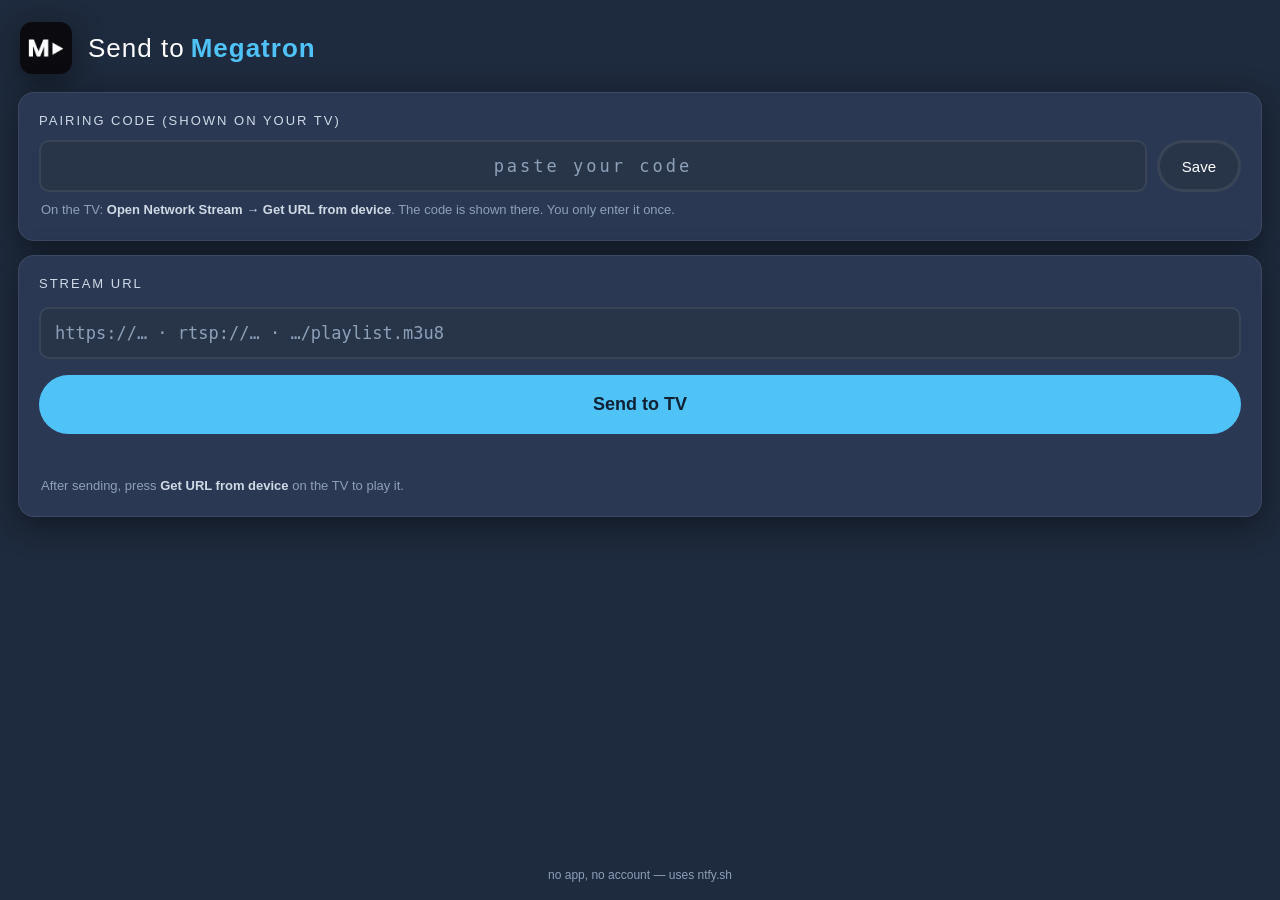
==== docs/index.html @ 87aefc31 "v1.0.0" ====
<!DOCTYPE html>
<html lang="en">
<head>
<meta charset="utf-8">
<meta name="viewport" content="width=device-width, initial-scale=1, maximum-scale=1, viewport-fit=cover">
<meta name="theme-color" content="#1e2a3d">
<link rel="icon" href="icon.png">
<title>Send URL to Megatron</title>
<style>
  /* Palette + type lifted straight from the app (tizen-app/css/style.css) */
  :root {
    --bg:        #1e2a3d;
    --bg-2:      #283549;
    --bg-card:   #2a3854;
    --bg-card-h: #3a4a6a;
    --fg:        #ffffff;
    --fg-mute:   #d0dae5;
    --fg-dim:    #8da0b8;
    --accent:    #4fc3f7;
    --accent-2:  #81d4fa;
    --accent-soft: rgba(79,195,247,.18);
    --danger:    #ff6b6b;
    --border:    rgba(255,255,255,.08);
    --shadow:    0 8px 32px rgba(0,0,0,.45);
    --r:         16px;
    --r-sm:      10px;
  }
  * { box-sizing: border-box; -webkit-tap-highlight-color: transparent; }
  html, body { margin: 0; min-height: 100%; }
  body {
    background: var(--bg);
    color: var(--fg);
    font-family: 'Segoe UI', 'Helvetica Neue', Helvetica, Arial, sans-serif;
    display: flex; flex-direction: column; min-height: 100dvh;
    padding: env(safe-area-inset-top) 18px calc(env(safe-area-inset-bottom) + 18px);
  }
  code, .mono { font-family: 'Consolas', ui-monospace, monospace; }

  /* Brand header — icon top-left, wordmark beside it (matches app .brand) */
  header { display: flex; align-items: center; gap: 16px; padding: 22px 2px 18px; }
  .app-icon { width: 52px; height: 52px; border-radius: 12px; flex-shrink: 0; box-shadow: var(--shadow); }
  header h1 { margin: 0; font-size: 26px; font-weight: 200; letter-spacing: 1px; color: var(--fg); }
  header h1 span { color: var(--accent); font-weight: 600; margin-left: 6px; }

  .card {
    background: var(--bg-card); border: 1px solid var(--border);
    border-radius: var(--r); box-shadow: var(--shadow);
    padding: 20px; margin-bottom: 14px;
  }
  label {
    display: block; font-size: 13px; color: var(--fg-mute);
    text-transform: uppercase; letter-spacing: 2px; margin-bottom: 12px;
  }
  input {
    width: 100%; background: var(--bg-2); border: 2px solid var(--border);
    border-radius: var(--r-sm); color: var(--fg); padding: 14px; font-size: 17px;
    transition: border-color .15s ease, background .15s ease;
  }
  input::placeholder { color: var(--fg-dim); }
  input:focus { outline: none; border-color: var(--accent); background: var(--bg-card-h); }
  #code { font-family: 'Consolas', monospace; letter-spacing: 3px; text-align: center; }
  #url  { font-family: 'Consolas', monospace; margin-top: 4px; }

  /* Pill buttons (matches app .btn) */
  button {
    font: inherit; cursor: pointer; border: 3px solid transparent;
    border-radius: 999px; transition: background .15s ease, border-color .15s ease, transform .1s ease, box-shadow .15s ease;
  }
  button:active { transform: scale(.97); }
  button:disabled { opacity: .45; }
  .btn-primary {
    width: 100%; margin-top: 16px; padding: 16px; font-size: 18px; font-weight: 600;
    background: var(--accent); color: #102035;
  }
  .btn-primary:not(:disabled):active { background: var(--accent-2); box-shadow: 0 0 0 6px var(--accent-soft); }
  .btn-ghost { background: var(--bg-2); color: var(--fg); border-color: var(--border); }

  .row { display: flex; gap: 10px; align-items: stretch; }
  .row .grow { flex: 1; min-width: 0; }
  .savebtn { padding: 0 22px; font-size: 15px; }

  #status { margin: 14px 2px 0; font-size: 14px; min-height: 20px; }
  #status.ok  { color: var(--accent); }
  #status.bad { color: var(--danger); }
  .hint { color: var(--fg-dim); font-size: 13px; line-height: 1.55; margin: 8px 2px 0; }
  .hint b { color: var(--fg-mute); font-weight: 600; }

  footer { margin-top: auto; padding-top: 18px; text-align: center; color: var(--fg-dim); font-size: 12px; }
</style>
</head>
<body>
  <header>
    <img class="app-icon" src="icon.png" alt="Megatron">
    <h1>Send to<span>Megatron</span></h1>
  </header>

  <section class="card">
    <label for="code">Pairing code (shown on your TV)</label>
    <div class="row">
      <div class="grow">
        <input id="code" inputmode="text" autocomplete="off" spellcheck="false" placeholder="paste your code">
      </div>
      <button class="btn-ghost savebtn" id="savecode" type="button">Save</button>
    </div>
    <p class="hint">On the TV: <b>Open Network Stream &rarr; Get URL from device</b>. The code is shown there. You only enter it once.</p>
  </section>

  <section class="card">
    <label for="url">Stream URL</label>
    <input id="url" type="url" inputmode="url" autocomplete="off" spellcheck="false"
           placeholder="https://&hellip; &middot; rtsp://&hellip; &middot; &hellip;/playlist.m3u8">
    <button class="btn-primary" id="send" type="button">Send to TV</button>
    <p id="status"></p>
    <p class="hint">After sending, press <b>Get URL from device</b> on the TV to play it.</p>
  </section>

  <footer>no app, no account &mdash; uses ntfy.sh</footer>

<script>
(function () {
  'use strict';
  var $ = function (id) { return document.getElementById(id); };
  var NTFY = 'https://ntfy.sh';
  var LS_CODE = 'vlctv_drop_code';

  var fromHash = (location.hash || '').replace('#', '').trim();
  var saved = '';
  try { saved = localStorage.getItem(LS_CODE) || ''; } catch (e) {}
  var initial = fromHash || saved;
  if (initial) $('code').value = initial;

  function persist(code) { try { localStorage.setItem(LS_CODE, code); } catch (e) {} }
  function setStatus(text, kind) { var el = $('status'); el.textContent = text || ''; el.className = kind || ''; }

  $('savecode').addEventListener('click', function () {
    var c = ($('code').value || '').trim();
    if (!c) { $('code').focus(); return; }
    persist(c); setStatus('Code saved', 'ok');
  });

  function send() {
    var code = ($('code').value || '').trim();
    var url  = ($('url').value || '').trim();
    if (!code) { setStatus('Enter the pairing code first', 'bad'); $('code').focus(); return; }
    if (!url)  { setStatus('Paste a URL first', 'bad'); $('url').focus(); return; }
    persist(code); setStatus('Sending\u2026', ''); $('send').disabled = true;
    fetch(NTFY + '/' + encodeURIComponent('megatron-' + code), {
      method: 'POST', body: url, headers: { 'Title': 'Megatron URL' }
    })
    .then(function (r) { if (!r.ok) throw new Error('HTTP ' + r.status);
      setStatus('Sent \u2014 now press \u201CGet URL from device\u201D on the TV', 'ok'); })
    .catch(function (e) { setStatus('Failed to send (' + e.message + ')', 'bad'); })
    .then(function () { $('send').disabled = false; });
  }
  $('send').addEventListener('click', send);
  $('url').addEventListener('keydown', function (e) { if (e.key === 'Enter') send(); });

  var qUrl = new URLSearchParams(location.search).get('url');
  if (qUrl) $('url').value = qUrl;
})();
</script>
</body>
</html>
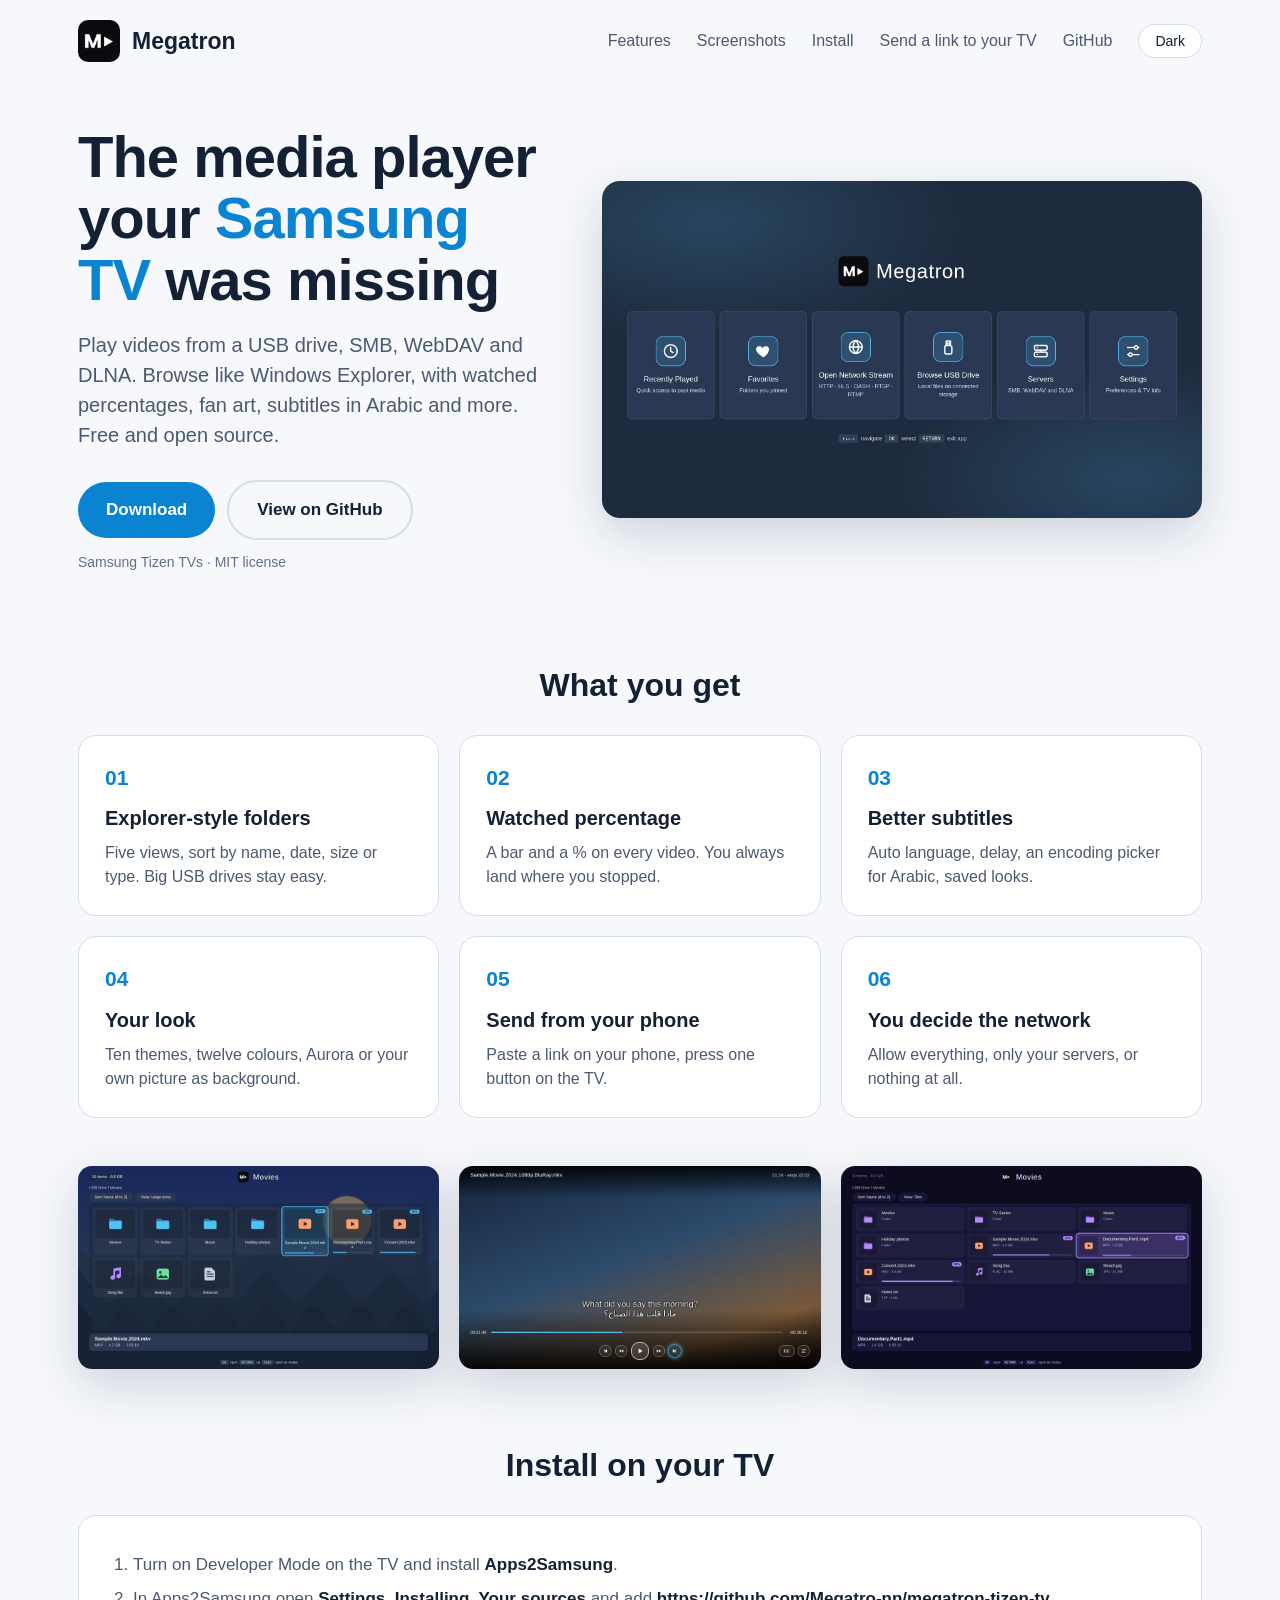
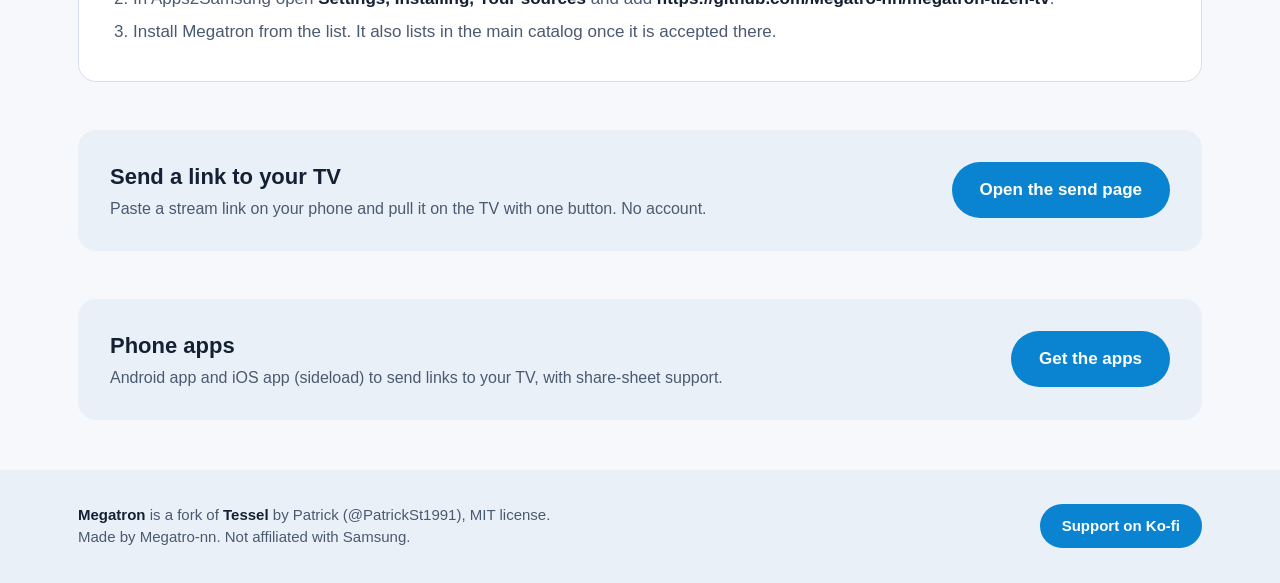
==== commit 78d81ea3: "Site: new homepage, send page moved to /send/, link to phone apps" ====
--- a/docs/index.html
+++ b/docs/index.html
@@ -1,162 +1,107 @@
 <!DOCTYPE html>
-<html lang="en">
+<html lang="en" data-theme="light">
 <head>
 <meta charset="utf-8">
-<meta name="viewport" content="width=device-width, initial-scale=1, maximum-scale=1, viewport-fit=cover">
-<meta name="theme-color" content="#1e2a3d">
+<meta name="viewport" content="width=device-width, initial-scale=1">
+<title>Megatron: a media player for Samsung TVs</title>
+<meta name="description" content="Free, open source media player for Samsung Tizen TVs. USB, SMB, WebDAV and DLNA, with subtitles, fan art and themes.">
 <link rel="icon" href="icon.png">
-<title>Send URL to Megatron</title>
+<script>
+/* Old pairing QR codes opened this page with the code after #.
+   Send them on to the send page, code kept. */
+if (location.hash.length > 1) { location.replace('send/' + location.hash); }
+(function () {
+  var t = null;
+  try { t = localStorage.getItem('mg_theme'); } catch (e) {}
+  document.documentElement.setAttribute('data-theme', t === 'dark' ? 'dark' : 'light');
+})();
+</script>
 <style>
-  /* Palette + type lifted straight from the app (tizen-app/css/style.css) */
-  :root {
-    --bg:        #1e2a3d;
-    --bg-2:      #283549;
-    --bg-card:   #2a3854;
-    --bg-card-h: #3a4a6a;
-    --fg:        #ffffff;
-    --fg-mute:   #d0dae5;
-    --fg-dim:    #8da0b8;
-    --accent:    #4fc3f7;
-    --accent-2:  #81d4fa;
-    --accent-soft: rgba(79,195,247,.18);
-    --danger:    #ff6b6b;
-    --border:    rgba(255,255,255,.08);
-    --shadow:    0 8px 32px rgba(0,0,0,.45);
-    --r:         16px;
-    --r-sm:      10px;
-  }
-  * { box-sizing: border-box; -webkit-tap-highlight-color: transparent; }
-  html, body { margin: 0; min-height: 100%; }
-  body {
-    background: var(--bg);
-    color: var(--fg);
-    font-family: 'Segoe UI', 'Helvetica Neue', Helvetica, Arial, sans-serif;
-    display: flex; flex-direction: column; min-height: 100dvh;
-    padding: env(safe-area-inset-top) 18px calc(env(safe-area-inset-bottom) + 18px);
-  }
-  code, .mono { font-family: 'Consolas', ui-monospace, monospace; }
-
-  /* Brand header — icon top-left, wordmark beside it (matches app .brand) */
-  header { display: flex; align-items: center; gap: 16px; padding: 22px 2px 18px; }
-  .app-icon { width: 52px; height: 52px; border-radius: 12px; flex-shrink: 0; box-shadow: var(--shadow); }
-  header h1 { margin: 0; font-size: 26px; font-weight: 200; letter-spacing: 1px; color: var(--fg); }
-  header h1 span { color: var(--accent); font-weight: 600; margin-left: 6px; }
-
-  .card {
-    background: var(--bg-card); border: 1px solid var(--border);
-    border-radius: var(--r); box-shadow: var(--shadow);
-    padding: 20px; margin-bottom: 14px;
-  }
-  label {
-    display: block; font-size: 13px; color: var(--fg-mute);
-    text-transform: uppercase; letter-spacing: 2px; margin-bottom: 12px;
-  }
-  input {
-    width: 100%; background: var(--bg-2); border: 2px solid var(--border);
-    border-radius: var(--r-sm); color: var(--fg); padding: 14px; font-size: 17px;
-    transition: border-color .15s ease, background .15s ease;
-  }
-  input::placeholder { color: var(--fg-dim); }
-  input:focus { outline: none; border-color: var(--accent); background: var(--bg-card-h); }
-  #code { font-family: 'Consolas', monospace; letter-spacing: 3px; text-align: center; }
-  #url  { font-family: 'Consolas', monospace; margin-top: 4px; }
-
-  /* Pill buttons (matches app .btn) */
-  button {
-    font: inherit; cursor: pointer; border: 3px solid transparent;
-    border-radius: 999px; transition: background .15s ease, border-color .15s ease, transform .1s ease, box-shadow .15s ease;
-  }
-  button:active { transform: scale(.97); }
-  button:disabled { opacity: .45; }
-  .btn-primary {
-    width: 100%; margin-top: 16px; padding: 16px; font-size: 18px; font-weight: 600;
-    background: var(--accent); color: #102035;
-  }
-  .btn-primary:not(:disabled):active { background: var(--accent-2); box-shadow: 0 0 0 6px var(--accent-soft); }
-  .btn-ghost { background: var(--bg-2); color: var(--fg); border-color: var(--border); }
-
-  .row { display: flex; gap: 10px; align-items: stretch; }
-  .row .grow { flex: 1; min-width: 0; }
-  .savebtn { padding: 0 22px; font-size: 15px; }
-
-  #status { margin: 14px 2px 0; font-size: 14px; min-height: 20px; }
-  #status.ok  { color: var(--accent); }
-  #status.bad { color: var(--danger); }
-  .hint { color: var(--fg-dim); font-size: 13px; line-height: 1.55; margin: 8px 2px 0; }
-  .hint b { color: var(--fg-mute); font-weight: 600; }
-
-  footer { margin-top: auto; padding-top: 18px; text-align: center; color: var(--fg-dim); font-size: 12px; }
+:root{--bg:#f6f8fb;--fg:#142033;--mute:#4a5a70;--card:#ffffff;--line:#d5deea;--accent:#0a84d0;--on-accent:#ffffff;--band:#eaf0f7;--shadow:0 16px 50px rgba(20,40,70,.18)}
+[data-theme=dark]{--bg:#1e2a3d;--fg:#ffffff;--mute:#d0dae5;--card:#2a3854;--line:rgba(255,255,255,.12);--accent:#4fc3f7;--on-accent:#0b1a2a;--band:#18222f;--shadow:0 20px 60px rgba(0,0,0,.5)}
+*{box-sizing:border-box;margin:0}
+body{background:var(--bg);color:var(--fg);font-family:'Segoe UI','Helvetica Neue',Arial,sans-serif;line-height:1.5}
+a{color:inherit;text-decoration:none}
+.wrap{max-width:1180px;margin:0 auto;padding:0 28px}
+nav{display:flex;align-items:center;justify-content:space-between;padding:20px 0;flex-wrap:wrap;gap:12px}
+.brand{display:flex;align-items:center;gap:12px;font-size:23px;font-weight:700}.brand img{width:42px;height:42px;border-radius:10px}
+.links{display:flex;align-items:center;gap:26px;font-size:16px;color:var(--mute);flex-wrap:wrap}
+.links a:hover{color:var(--fg)}
+#theme{background:var(--card);color:var(--fg);border:1px solid var(--line);border-radius:30px;padding:8px 16px;font-size:14px;cursor:pointer;font-family:inherit}
+.hero{display:flex;gap:48px;align-items:center;padding:44px 0 64px;flex-wrap:wrap}
+.hero .t{flex:1 1 420px}
+h1{font-size:clamp(36px,5vw,58px);line-height:1.06;font-weight:800;letter-spacing:-1px}h1 span{color:var(--accent)}
+.hero p{color:var(--mute);font-size:20px;margin:20px 0 30px}
+.btn{display:inline-block;padding:15px 28px;border-radius:40px;font-size:17px;font-weight:600;margin:0 12px 12px 0}
+.p{background:var(--accent);color:var(--on-accent)}.s{border:2px solid var(--line);color:var(--fg)}
+.small{color:var(--mute);font-size:14px;opacity:.85}
+.hero img{flex:1 1 440px;max-width:600px;width:100%;border-radius:18px;box-shadow:var(--shadow)}
+h2{font-size:32px;text-align:center;padding:24px 0 26px}
+.grid{display:grid;grid-template-columns:repeat(auto-fit,minmax(300px,1fr));gap:20px}
+.c{background:var(--card);border:1px solid var(--line);border-radius:18px;padding:26px}
+.c i{display:block;font-style:normal;color:var(--accent);font-weight:700;font-size:21px}
+.c b{display:block;font-size:20px;margin:10px 0 8px}.c span{color:var(--mute);font-size:16px}
+.shots{display:grid;grid-template-columns:repeat(auto-fit,minmax(300px,1fr));gap:20px;padding:48px 0}
+.shots img{width:100%;border-radius:14px;box-shadow:var(--shadow)}
+.steps{background:var(--card);border:1px solid var(--line);border-radius:18px;padding:28px 32px;color:var(--mute);font-size:17px}
+.steps ol{padding-left:22px}.steps li{margin:8px 0}.steps b{color:var(--fg)}
+.send{display:flex;gap:30px;align-items:center;justify-content:space-between;flex-wrap:wrap;margin:48px 0 20px;padding:30px 32px;border-radius:18px;background:var(--band)}
+.send b{font-size:22px}.send span{display:block;color:var(--mute);margin-top:4px}
+footer{background:var(--band);margin-top:50px;padding:34px 0;color:var(--mute);font-size:15px}
+footer .wrap{display:flex;justify-content:space-between;gap:20px;flex-wrap:wrap;align-items:center}
+footer b{color:var(--fg)}.k{background:var(--accent);color:var(--on-accent);padding:11px 22px;border-radius:30px;font-weight:700}
 </style>
 </head>
 <body>
-  <header>
-    <img class="app-icon" src="icon.png" alt="Megatron">
-    <h1>Send to<span>Megatron</span></h1>
-  </header>
-
-  <section class="card">
-    <label for="code">Pairing code (shown on your TV)</label>
-    <div class="row">
-      <div class="grow">
-        <input id="code" inputmode="text" autocomplete="off" spellcheck="false" placeholder="paste your code">
-      </div>
-      <button class="btn-ghost savebtn" id="savecode" type="button">Save</button>
-    </div>
-    <p class="hint">On the TV: <b>Open Network Stream &rarr; Get URL from device</b>. The code is shown there. You only enter it once.</p>
-  </section>
-
-  <section class="card">
-    <label for="url">Stream URL</label>
-    <input id="url" type="url" inputmode="url" autocomplete="off" spellcheck="false"
-           placeholder="https://&hellip; &middot; rtsp://&hellip; &middot; &hellip;/playlist.m3u8">
-    <button class="btn-primary" id="send" type="button">Send to TV</button>
-    <p id="status"></p>
-    <p class="hint">After sending, press <b>Get URL from device</b> on the TV to play it.</p>
-  </section>
-
-  <footer>no app, no account &mdash; uses ntfy.sh</footer>
-
+<div class="wrap">
+<nav>
+  <a class="brand" href="./"><img src="icon.png" alt="">Megatron</a>
+  <div class="links"><a href="#features">Features</a><a href="#screens">Screenshots</a><a href="#install">Install</a><a href="send/">Send a link to your TV</a><a href="https://github.com/Megatro-nn/megatron-tizen-tv">GitHub</a><button id="theme" type="button" aria-label="Switch light or dark">Dark</button></div>
+</nav>
+<section class="hero">
+  <div class="t">
+    <h1>The media player your <span>Samsung TV</span> was missing</h1>
+    <p>Play videos from a USB drive, SMB, WebDAV and DLNA. Browse like Windows Explorer, with watched percentages, fan art, subtitles in Arabic and more. Free and open source.</p>
+    <a class="btn p" href="https://github.com/Megatro-nn/megatron-tizen-tv/releases/latest">Download</a><a class="btn s" href="https://github.com/Megatro-nn/megatron-tizen-tv">View on GitHub</a>
+    <div class="small">Samsung Tizen TVs &middot; MIT license</div>
+  </div>
+  <img src="screenshots/home-aurora.jpg" alt="Megatron home screen on a TV">
+</section>
+<h2 id="features">What you get</h2>
+<div class="grid">
+  <div class="c"><i>01</i><b>Explorer-style folders</b><span>Five views, sort by name, date, size or type. Big USB drives stay easy.</span></div>
+  <div class="c"><i>02</i><b>Watched percentage</b><span>A bar and a % on every video. You always land where you stopped.</span></div>
+  <div class="c"><i>03</i><b>Better subtitles</b><span>Auto language, delay, an encoding picker for Arabic, saved looks.</span></div>
+  <div class="c"><i>04</i><b>Your look</b><span>Ten themes, twelve colours, Aurora or your own picture as background.</span></div>
+  <div class="c"><i>05</i><b>Send from your phone</b><span>Paste a link on your phone, press one button on the TV.</span></div>
+  <div class="c"><i>06</i><b>You decide the network</b><span>Allow everything, only your servers, or nothing at all.</span></div>
+</div>
+<div class="shots" id="screens">
+  <img src="screenshots/browse-fanart-progress.jpg" alt="Large icons with watched percentages and fan art">
+  <img src="screenshots/player-bar.jpg" alt="Player bar">
+  <img src="screenshots/theme-midnight-tiles.jpg" alt="Midnight theme, Tiles view">
+</div>
+<h2 id="install">Install on your TV</h2>
+<div class="steps"><ol>
+  <li>Turn on Developer Mode on the TV and install <b>Apps2Samsung</b>.</li>
+  <li>In Apps2Samsung open <b>Settings, Installing, Your sources</b> and add <b>https://github.com/Megatro-nn/megatron-tizen-tv</b>.</li>
+  <li>Install Megatron from the list. It also lists in the main catalog once it is accepted there.</li>
+</ol></div>
+<div class="send"><div><b>Send a link to your TV</b><span>Paste a stream link on your phone and pull it on the TV with one button. No account.</span></div><a class="btn p" style="margin:0" href="send/">Open the send page</a></div>
+<div class="send"><div><b>Phone apps</b><span>Android app and iOS app (sideload) to send links to your TV, with share-sheet support.</span></div><a class="btn p" style="margin:0" href="https://github.com/Megatro-nn/megatrontizentv-send-to">Get the apps</a></div>
+</div>
+<footer><div class="wrap"><div><b>Megatron</b> is a fork of <b><a href="https://github.com/PatrickSt1991/tessel-tizen-tv">Tessel</a></b> by Patrick (@PatrickSt1991), MIT license.<br>Made by Megatro-nn. Not affiliated with Samsung.</div><a class="k" href="https://ko-fi.com/megatronazx">Support on Ko-fi</a></div></footer>
 <script>
 (function () {
-  'use strict';
-  var $ = function (id) { return document.getElementById(id); };
-  var NTFY = 'https://ntfy.sh';
-  var LS_CODE = 'vlctv_drop_code';
-
-  var fromHash = (location.hash || '').replace('#', '').trim();
-  var saved = '';
-  try { saved = localStorage.getItem(LS_CODE) || ''; } catch (e) {}
-  var initial = fromHash || saved;
-  if (initial) $('code').value = initial;
-
-  function persist(code) { try { localStorage.setItem(LS_CODE, code); } catch (e) {} }
-  function setStatus(text, kind) { var el = $('status'); el.textContent = text || ''; el.className = kind || ''; }
-
-  $('savecode').addEventListener('click', function () {
-    var c = ($('code').value || '').trim();
-    if (!c) { $('code').focus(); return; }
-    persist(c); setStatus('Code saved', 'ok');
+  var b = document.getElementById('theme'), root = document.documentElement;
+  function label() { b.textContent = root.getAttribute('data-theme') === 'dark' ? 'Light' : 'Dark'; }
+  b.addEventListener('click', function () {
+    var n = root.getAttribute('data-theme') === 'dark' ? 'light' : 'dark';
+    root.setAttribute('data-theme', n);
+    try { localStorage.setItem('mg_theme', n); } catch (e) {}
+    label();
   });
-
-  function send() {
-    var code = ($('code').value || '').trim();
-    var url  = ($('url').value || '').trim();
-    if (!code) { setStatus('Enter the pairing code first', 'bad'); $('code').focus(); return; }
-    if (!url)  { setStatus('Paste a URL first', 'bad'); $('url').focus(); return; }
-    persist(code); setStatus('Sending\u2026', ''); $('send').disabled = true;
-    fetch(NTFY + '/' + encodeURIComponent('megatron-' + code), {
-      method: 'POST', body: url, headers: { 'Title': 'Megatron URL' }
-    })
-    .then(function (r) { if (!r.ok) throw new Error('HTTP ' + r.status);
-      setStatus('Sent \u2014 now press \u201CGet URL from device\u201D on the TV', 'ok'); })
-    .catch(function (e) { setStatus('Failed to send (' + e.message + ')', 'bad'); })
-    .then(function () { $('send').disabled = false; });
-  }
-  $('send').addEventListener('click', send);
-  $('url').addEventListener('keydown', function (e) { if (e.key === 'Enter') send(); });
-
-  var qUrl = new URLSearchParams(location.search).get('url');
-  if (qUrl) $('url').value = qUrl;
+  label();
 })();
 </script>
 </body>
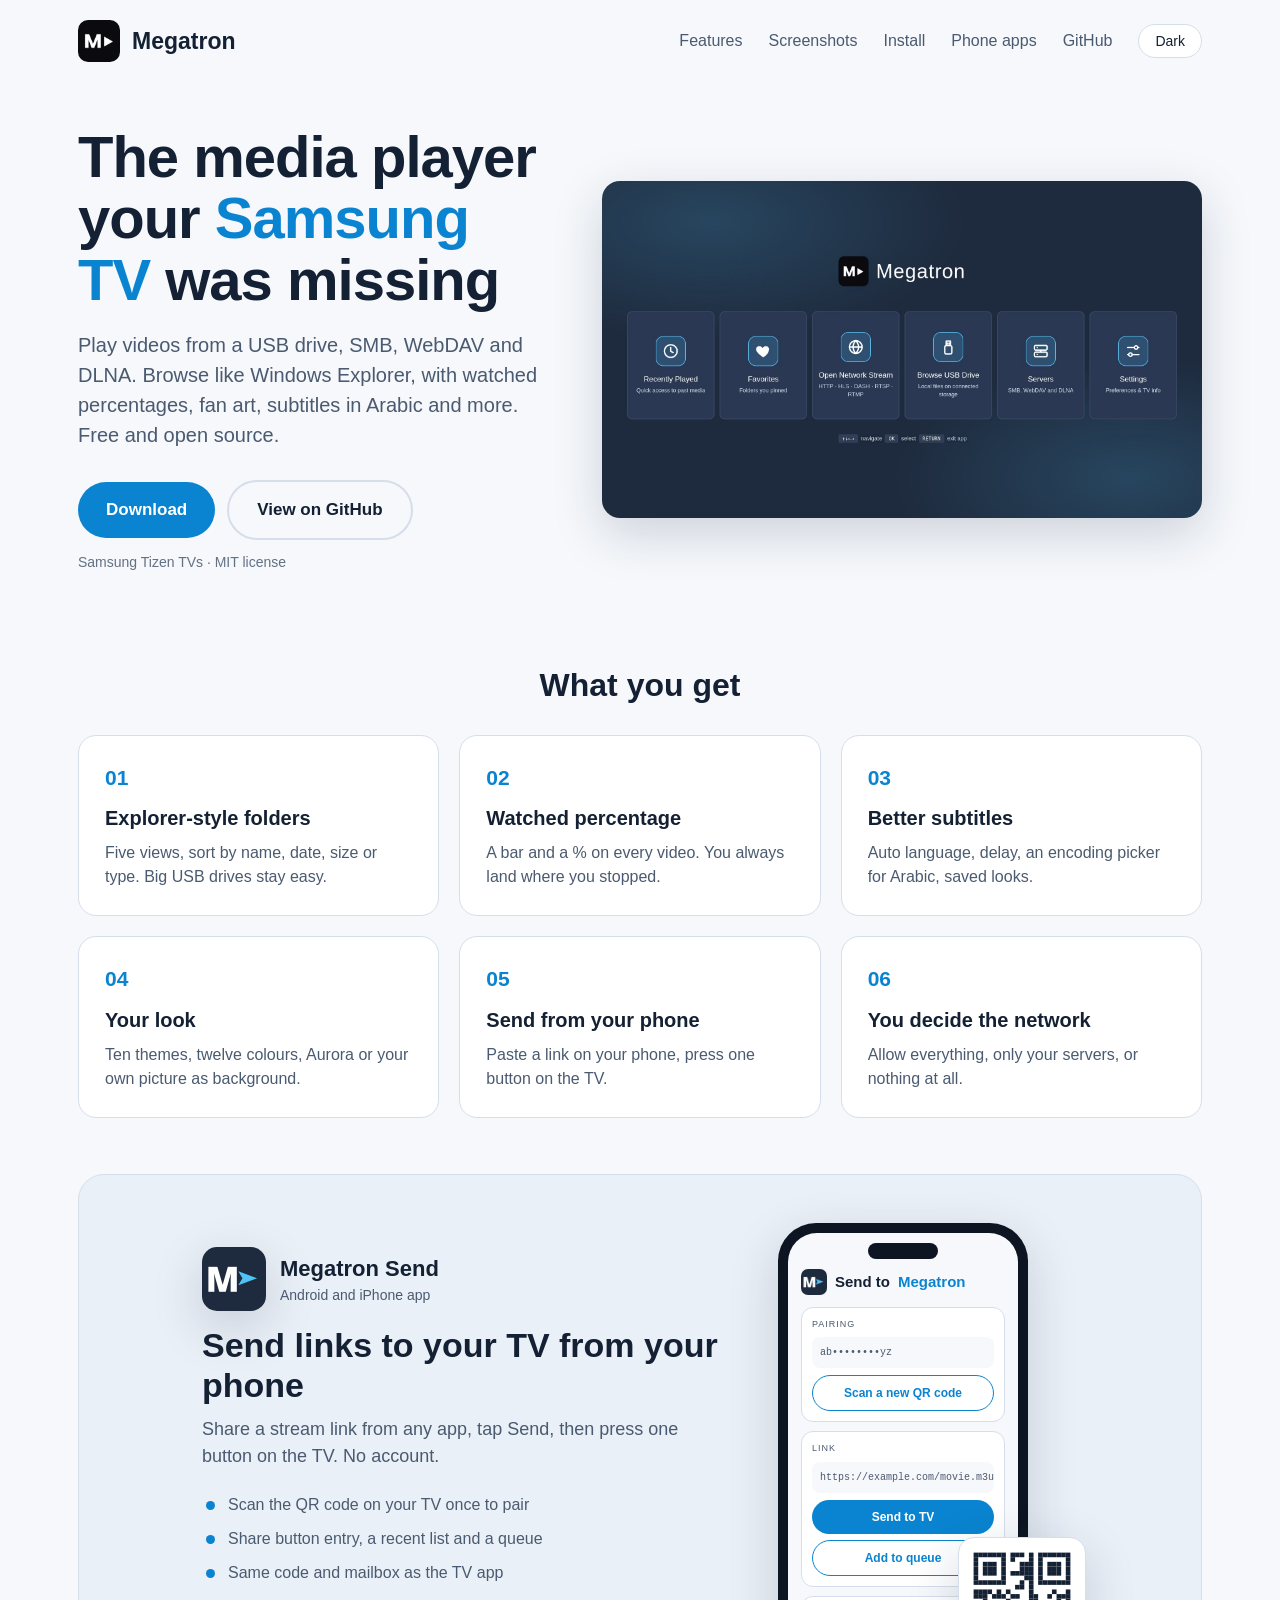
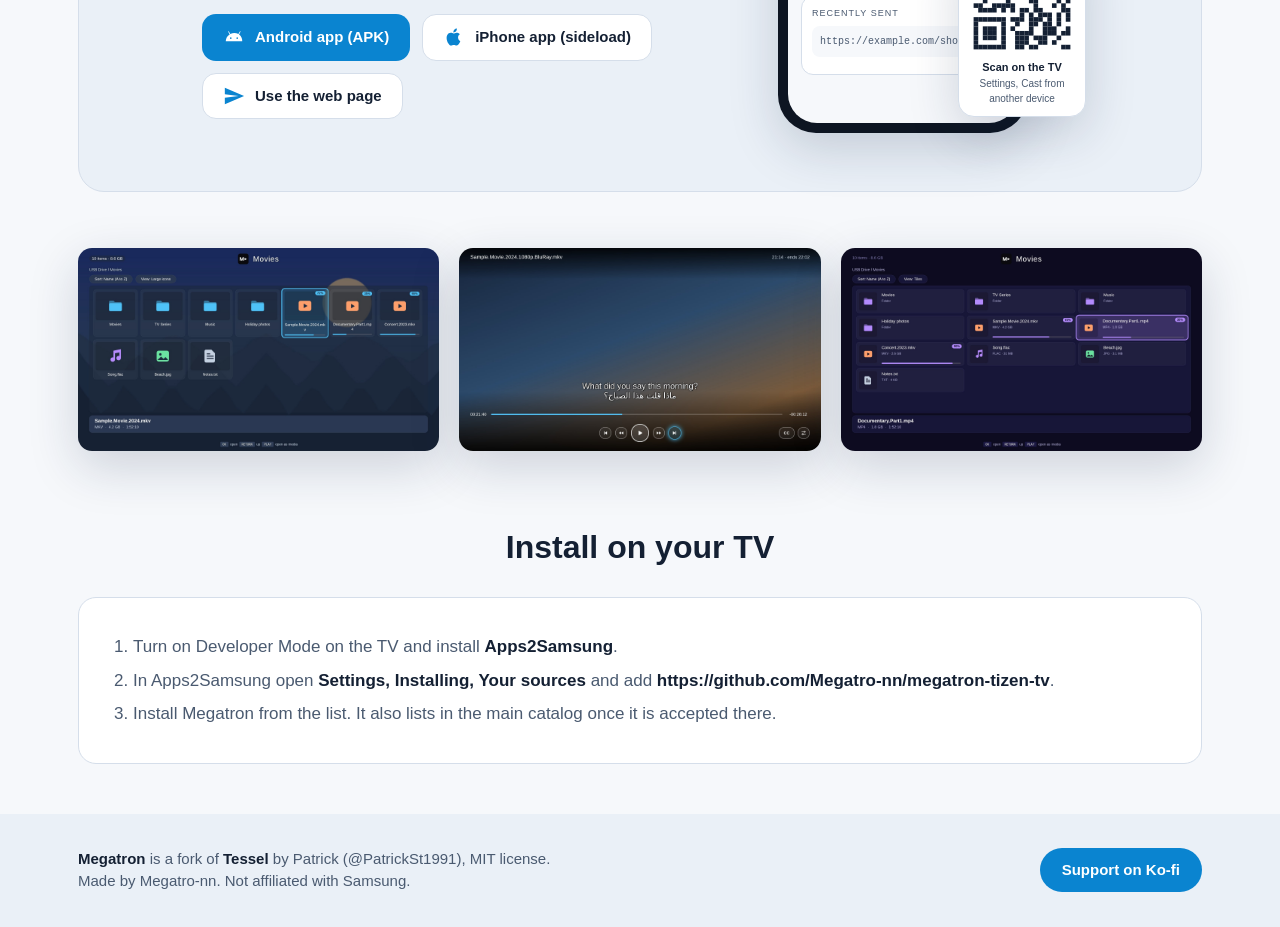
==== commit f7361148: "Site: Megatron Send section on the homepage, redesigned send page with light/dark" ====
--- a/docs/index.html
+++ b/docs/index.html
@@ -47,6 +47,31 @@
 .steps ol{padding-left:22px}.steps li{margin:8px 0}.steps b{color:var(--fg)}
 .send{display:flex;gap:30px;align-items:center;justify-content:space-between;flex-wrap:wrap;margin:48px 0 20px;padding:30px 32px;border-radius:18px;background:var(--band)}
 .send b{font-size:22px}.send span{display:block;color:var(--mute);margin-top:4px}
+.phones{display:flex;gap:56px;align-items:center;justify-content:center;flex-wrap:wrap;margin:56px 0 8px;padding:48px 36px;border-radius:26px;background:var(--band);border:1px solid var(--line)}
+.phones .t{flex:1 1 380px;max-width:520px}
+.phones .logo{display:flex;align-items:center;gap:14px;margin-bottom:14px}.phones .logo img{width:64px;height:64px;border-radius:15px;box-shadow:var(--shadow)}
+.phones .logo small{display:block;color:var(--mute);font-size:14px}
+.phones h2{line-height:1.2;text-align:left;padding:0 0 10px;font-size:34px}
+.phones p{color:var(--mute);font-size:18px;margin-bottom:18px}
+.phones ul{list-style:none;padding:0;margin:0 0 24px;color:var(--mute);font-size:16px}
+.phones li{padding:5px 0 5px 26px;position:relative}.phones li:before{content:"";position:absolute;left:4px;top:13px;width:9px;height:9px;border-radius:50%;background:var(--accent)}
+.badges{display:flex;gap:12px;flex-wrap:wrap}
+.badge{display:inline-flex;align-items:center;gap:10px;padding:11px 20px;border-radius:14px;background:var(--card);border:1px solid var(--line);font-weight:600;font-size:15px}
+.badge svg{width:22px;height:22px;fill:var(--accent)}
+.badge.main{background:var(--accent);color:var(--on-accent);border-color:transparent}.badge.main svg{fill:var(--on-accent)}
+.stage{position:relative;flex:0 0 auto;width:300px;height:520px}
+.phone{position:absolute;left:0;top:0;width:250px;height:510px;border-radius:38px;background:#0d1522;padding:10px;box-shadow:var(--shadow)}
+.phone .scr{width:100%;height:100%;border-radius:29px;background:var(--bg);overflow:hidden;padding:14px 13px;color:var(--fg);font-size:11px}
+.phone .notch{width:70px;height:16px;border-radius:10px;background:#0d1522;margin:-4px auto 10px}
+.phone .hd{display:flex;align-items:center;gap:8px;font-weight:700;font-size:15px;margin-bottom:12px}.phone .hd img{width:26px;height:26px;border-radius:7px}.phone .hd span{color:var(--accent)}
+.phone .cd{background:var(--card);border:1px solid var(--line);border-radius:12px;padding:10px;margin-bottom:9px}
+.phone .cd em{display:block;font-style:normal;font-size:9px;letter-spacing:1px;color:var(--mute);margin-bottom:6px}
+.phone .in{background:var(--bg);border-radius:8px;padding:8px;color:var(--mute);font-family:Consolas,monospace;font-size:10px;margin-bottom:7px;overflow:hidden;white-space:nowrap}
+.phone .go{background:var(--accent);color:var(--on-accent);text-align:center;border-radius:20px;padding:8px;font-weight:700;font-size:12px}
+.phone .go.o{background:transparent;border:1.5px solid var(--accent);color:var(--accent);margin-top:6px}
+.qr{position:absolute;right:-8px;bottom:26px;width:128px;background:var(--card);border:1px solid var(--line);border-radius:16px;padding:10px;box-shadow:var(--shadow);text-align:center;font-size:10px;color:var(--mute)}
+.qr svg{width:100%;display:block;margin-bottom:5px}.qr svg rect{fill:var(--fg)}
+.qr b{color:var(--fg);display:block;font-size:11px}
 footer{background:var(--band);margin-top:50px;padding:34px 0;color:var(--mute);font-size:15px}
 footer .wrap{display:flex;justify-content:space-between;gap:20px;flex-wrap:wrap;align-items:center}
 footer b{color:var(--fg)}.k{background:var(--accent);color:var(--on-accent);padding:11px 22px;border-radius:30px;font-weight:700}
@@ -56,7 +81,7 @@
 <div class="wrap">
 <nav>
   <a class="brand" href="./"><img src="icon.png" alt="">Megatron</a>
-  <div class="links"><a href="#features">Features</a><a href="#screens">Screenshots</a><a href="#install">Install</a><a href="send/">Send a link to your TV</a><a href="https://github.com/Megatro-nn/megatron-tizen-tv">GitHub</a><button id="theme" type="button" aria-label="Switch light or dark">Dark</button></div>
+  <div class="links"><a href="#features">Features</a><a href="#screens">Screenshots</a><a href="#install">Install</a><a href="#phone">Phone apps</a><a href="https://github.com/Megatro-nn/megatron-tizen-tv">GitHub</a><button id="theme" type="button" aria-label="Switch light or dark">Dark</button></div>
 </nav>
 <section class="hero">
   <div class="t">
@@ -76,6 +101,33 @@
   <div class="c"><i>05</i><b>Send from your phone</b><span>Paste a link on your phone, press one button on the TV.</span></div>
   <div class="c"><i>06</i><b>You decide the network</b><span>Allow everything, only your servers, or nothing at all.</span></div>
 </div>
+<section class="phones" id="phone">
+  <div class="t">
+    <div class="logo"><img src="send-icon.png" alt="Megatron Send app icon"><div><b style="font-size:22px">Megatron Send</b><small>Android and iPhone app</small></div></div>
+    <h2>Send links to your TV from your phone</h2>
+    <p>Share a stream link from any app, tap Send, then press one button on the TV. No account.</p>
+    <ul>
+      <li>Scan the QR code on your TV once to pair</li>
+      <li>Share button entry, a recent list and a queue</li>
+      <li>Same code and mailbox as the TV app</li>
+    </ul>
+    <div class="badges">
+      <a class="badge main" href="https://github.com/Megatro-nn/megatrontizentv-send-to"><svg viewBox="0 0 24 24"><path d="M17.5 9.2l1.6-2.8a.4.4 0 00-.7-.4l-1.6 2.8a9.7 9.7 0 00-8.8 0L6.4 6a.4.4 0 00-.7.4l1.6 2.8A9 9 0 003 16.5h18a9 9 0 00-3.5-7.3zM8.5 14.2a.9.9 0 110-1.800.9.9 0 010 1.8zm7 0a.9.9 0 110-1.800.9.9 0 010 1.8z"/></svg>Android app (APK)</a>
+      <a class="badge" href="https://github.com/Megatro-nn/megatrontizentv-send-to"><svg viewBox="0 0 24 24"><path d="M16.4 12.6c0-2.300 1.900-3.400 2-3.500-1.100-1.600-2.800-1.800-3.400-1.800-1.400-.1-2.800.9-3.500.9s-1.800-.8-3-.8c-1.500 0-3 .9-3.800 2.300-1.600 2.800-.4 7 1.200 9.300.8 1.100 1.700 2.400 2.900 2.300 1.200 0 1.600-.7 3-.7s1.800.7 3 .7 2-1.100 2.800-2.200c.9-1.300 1.200-2.500 1.300-2.600-.1 0-2.500-1-2.500-3.900zM14.200 5.800c.6-.8 1.100-1.900.9-3-.9 0-2.100.6-2.800 1.400-.6.700-1.100 1.800-1 2.900 1.100.1 2.200-.5 2.900-1.300z"/></svg>iPhone app (sideload)</a>
+      <a class="badge" href="send/"><svg viewBox="0 0 24 24"><path d="M2 21l21-9L2 3v7l15 2-15 2z"/></svg>Use the web page</a>
+    </div>
+  </div>
+  <div class="stage">
+    <div class="phone"><div class="scr">
+      <div class="notch"></div>
+      <div class="hd"><img src="send-icon.png" alt="">Send to <span>Megatron</span></div>
+      <div class="cd"><em>PAIRING</em><div class="in">ab&bull;&bull;&bull;&bull;&bull;&bull;&bull;&bull;yz</div><div class="go o">Scan a new QR code</div></div>
+      <div class="cd"><em>LINK</em><div class="in">https://example.com/movie.m3u8</div><div class="go">Send to TV</div><div class="go o">Add to queue</div></div>
+      <div class="cd"><em>RECENTLY SENT</em><div class="in">https://example.com/show.mp4</div></div>
+    </div></div>
+    <div class="qr"><svg viewBox="-1 -1 23 23"><rect x="0" y="0" width="1" height="1"/><rect x="0" y="1" width="1" height="1"/><rect x="0" y="2" width="1" height="1"/><rect x="0" y="3" width="1" height="1"/><rect x="0" y="4" width="1" height="1"/><rect x="0" y="5" width="1" height="1"/><rect x="0" y="6" width="1" height="1"/><rect x="1" y="0" width="1" height="1"/><rect x="1" y="6" width="1" height="1"/><rect x="2" y="0" width="1" height="1"/><rect x="2" y="2" width="1" height="1"/><rect x="2" y="3" width="1" height="1"/><rect x="2" y="4" width="1" height="1"/><rect x="2" y="6" width="1" height="1"/><rect x="3" y="0" width="1" height="1"/><rect x="3" y="2" width="1" height="1"/><rect x="3" y="3" width="1" height="1"/><rect x="3" y="4" width="1" height="1"/><rect x="3" y="6" width="1" height="1"/><rect x="4" y="0" width="1" height="1"/><rect x="4" y="2" width="1" height="1"/><rect x="4" y="3" width="1" height="1"/><rect x="4" y="4" width="1" height="1"/><rect x="4" y="6" width="1" height="1"/><rect x="5" y="0" width="1" height="1"/><rect x="5" y="6" width="1" height="1"/><rect x="6" y="0" width="1" height="1"/><rect x="6" y="1" width="1" height="1"/><rect x="6" y="2" width="1" height="1"/><rect x="6" y="3" width="1" height="1"/><rect x="6" y="4" width="1" height="1"/><rect x="6" y="5" width="1" height="1"/><rect x="6" y="6" width="1" height="1"/><rect x="14" y="0" width="1" height="1"/><rect x="14" y="1" width="1" height="1"/><rect x="14" y="2" width="1" height="1"/><rect x="14" y="3" width="1" height="1"/><rect x="14" y="4" width="1" height="1"/><rect x="14" y="5" width="1" height="1"/><rect x="14" y="6" width="1" height="1"/><rect x="15" y="0" width="1" height="1"/><rect x="15" y="6" width="1" height="1"/><rect x="16" y="0" width="1" height="1"/><rect x="16" y="2" width="1" height="1"/><rect x="16" y="3" width="1" height="1"/><rect x="16" y="4" width="1" height="1"/><rect x="16" y="6" width="1" height="1"/><rect x="17" y="0" width="1" height="1"/><rect x="17" y="2" width="1" height="1"/><rect x="17" y="3" width="1" height="1"/><rect x="17" y="4" width="1" height="1"/><rect x="17" y="6" width="1" height="1"/><rect x="18" y="0" width="1" height="1"/><rect x="18" y="2" width="1" height="1"/><rect x="18" y="3" width="1" height="1"/><rect x="18" y="4" width="1" height="1"/><rect x="18" y="6" width="1" height="1"/><rect x="19" y="0" width="1" height="1"/><rect x="19" y="6" width="1" height="1"/><rect x="20" y="0" width="1" height="1"/><rect x="20" y="1" width="1" height="1"/><rect x="20" y="2" width="1" height="1"/><rect x="20" y="3" width="1" height="1"/><rect x="20" y="4" width="1" height="1"/><rect x="20" y="5" width="1" height="1"/><rect x="20" y="6" width="1" height="1"/><rect x="0" y="14" width="1" height="1"/><rect x="0" y="15" width="1" height="1"/><rect x="0" y="16" width="1" height="1"/><rect x="0" y="17" width="1" height="1"/><rect x="0" y="18" width="1" height="1"/><rect x="0" y="19" width="1" height="1"/><rect x="0" y="20" width="1" height="1"/><rect x="1" y="14" width="1" height="1"/><rect x="1" y="20" width="1" height="1"/><rect x="2" y="14" width="1" height="1"/><rect x="2" y="16" width="1" height="1"/><rect x="2" y="17" width="1" height="1"/><rect x="2" y="18" width="1" height="1"/><rect x="2" y="20" width="1" height="1"/><rect x="3" y="14" width="1" height="1"/><rect x="3" y="16" width="1" height="1"/><rect x="3" y="17" width="1" height="1"/><rect x="3" y="18" width="1" height="1"/><rect x="3" y="20" width="1" height="1"/><rect x="4" y="14" width="1" height="1"/><rect x="4" y="16" width="1" height="1"/><rect x="4" y="17" width="1" height="1"/><rect x="4" y="18" width="1" height="1"/><rect x="4" y="20" width="1" height="1"/><rect x="5" y="14" width="1" height="1"/><rect x="5" y="20" width="1" height="1"/><rect x="6" y="14" width="1" height="1"/><rect x="6" y="15" width="1" height="1"/><rect x="6" y="16" width="1" height="1"/><rect x="6" y="17" width="1" height="1"/><rect x="6" y="18" width="1" height="1"/><rect x="6" y="19" width="1" height="1"/><rect x="6" y="20" width="1" height="1"/><rect x="0" y="8" width="1" height="1"/><rect x="0" y="9" width="1" height="1"/><rect x="0" y="11" width="1" height="1"/><rect x="1" y="8" width="1" height="1"/><rect x="1" y="9" width="1" height="1"/><rect x="1" y="11" width="1" height="1"/><rect x="1" y="12" width="1" height="1"/><rect x="2" y="8" width="1" height="1"/><rect x="2" y="9" width="1" height="1"/><rect x="2" y="10" width="1" height="1"/><rect x="2" y="12" width="1" height="1"/><rect x="3" y="8" width="1" height="1"/><rect x="3" y="12" width="1" height="1"/><rect x="4" y="9" width="1" height="1"/><rect x="4" y="11" width="1" height="1"/><rect x="4" y="12" width="1" height="1"/><rect x="5" y="8" width="1" height="1"/><rect x="5" y="9" width="1" height="1"/><rect x="5" y="11" width="1" height="1"/><rect x="6" y="9" width="1" height="1"/><rect x="6" y="11" width="1" height="1"/><rect x="6" y="12" width="1" height="1"/><rect x="7" y="8" width="1" height="1"/><rect x="7" y="10" width="1" height="1"/><rect x="7" y="11" width="1" height="1"/><rect x="8" y="0" width="1" height="1"/><rect x="8" y="1" width="1" height="1"/><rect x="8" y="4" width="1" height="1"/><rect x="8" y="9" width="1" height="1"/><rect x="8" y="11" width="1" height="1"/><rect x="8" y="12" width="1" height="1"/><rect x="8" y="14" width="1" height="1"/><rect x="8" y="16" width="1" height="1"/><rect x="9" y="0" width="1" height="1"/><rect x="9" y="4" width="1" height="1"/><rect x="9" y="7" width="1" height="1"/><rect x="9" y="9" width="1" height="1"/><rect x="9" y="14" width="1" height="1"/><rect x="9" y="15" width="1" height="1"/><rect x="9" y="17" width="1" height="1"/><rect x="9" y="18" width="1" height="1"/><rect x="9" y="19" width="1" height="1"/><rect x="9" y="20" width="1" height="1"/><rect x="10" y="0" width="1" height="1"/><rect x="10" y="2" width="1" height="1"/><rect x="10" y="3" width="1" height="1"/><rect x="10" y="4" width="1" height="1"/><rect x="10" y="6" width="1" height="1"/><rect x="10" y="7" width="1" height="1"/><rect x="10" y="12" width="1" height="1"/><rect x="10" y="13" width="1" height="1"/><rect x="10" y="14" width="1" height="1"/><rect x="10" y="17" width="1" height="1"/><rect x="10" y="18" width="1" height="1"/><rect x="10" y="19" width="1" height="1"/><rect x="10" y="20" width="1" height="1"/><rect x="11" y="2" width="1" height="1"/><rect x="11" y="3" width="1" height="1"/><rect x="11" y="4" width="1" height="1"/><rect x="11" y="5" width="1" height="1"/><rect x="11" y="12" width="1" height="1"/><rect x="11" y="17" width="1" height="1"/><rect x="11" y="18" width="1" height="1"/><rect x="11" y="19" width="1" height="1"/><rect x="12" y="0" width="1" height="1"/><rect x="12" y="1" width="1" height="1"/><rect x="12" y="2" width="1" height="1"/><rect x="12" y="3" width="1" height="1"/><rect x="12" y="4" width="1" height="1"/><rect x="12" y="5" width="1" height="1"/><rect x="12" y="6" width="1" height="1"/><rect x="12" y="7" width="1" height="1"/><rect x="12" y="8" width="1" height="1"/><rect x="12" y="9" width="1" height="1"/><rect x="12" y="10" width="1" height="1"/><rect x="12" y="13" width="1" height="1"/><rect x="12" y="14" width="1" height="1"/><rect x="12" y="15" width="1" height="1"/><rect x="12" y="16" width="1" height="1"/><rect x="12" y="17" width="1" height="1"/><rect x="12" y="20" width="1" height="1"/><rect x="13" y="9" width="1" height="1"/><rect x="13" y="10" width="1" height="1"/><rect x="13" y="11" width="1" height="1"/><rect x="13" y="12" width="1" height="1"/><rect x="13" y="14" width="1" height="1"/><rect x="13" y="15" width="1" height="1"/><rect x="13" y="18" width="1" height="1"/><rect x="13" y="20" width="1" height="1"/><rect x="14" y="12" width="1" height="1"/><rect x="14" y="13" width="1" height="1"/><rect x="14" y="14" width="1" height="1"/><rect x="14" y="18" width="1" height="1"/><rect x="14" y="19" width="1" height="1"/><rect x="15" y="13" width="1" height="1"/><rect x="15" y="15" width="1" height="1"/><rect x="15" y="16" width="1" height="1"/><rect x="15" y="17" width="1" height="1"/><rect x="15" y="18" width="1" height="1"/><rect x="15" y="19" width="1" height="1"/><rect x="16" y="9" width="1" height="1"/><rect x="16" y="13" width="1" height="1"/><rect x="16" y="14" width="1" height="1"/><rect x="16" y="15" width="1" height="1"/><rect x="16" y="16" width="1" height="1"/><rect x="16" y="17" width="1" height="1"/><rect x="17" y="8" width="1" height="1"/><rect x="17" y="11" width="1" height="1"/><rect x="17" y="16" width="1" height="1"/><rect x="17" y="17" width="1" height="1"/><rect x="17" y="19" width="1" height="1"/><rect x="18" y="9" width="1" height="1"/><rect x="18" y="10" width="1" height="1"/><rect x="18" y="13" width="1" height="1"/><rect x="18" y="14" width="1" height="1"/><rect x="18" y="15" width="1" height="1"/><rect x="18" y="18" width="1" height="1"/><rect x="19" y="9" width="1" height="1"/><rect x="19" y="11" width="1" height="1"/><rect x="19" y="12" width="1" height="1"/><rect x="19" y="17" width="1" height="1"/><rect x="19" y="20" width="1" height="1"/><rect x="20" y="8" width="1" height="1"/><rect x="20" y="9" width="1" height="1"/><rect x="20" y="10" width="1" height="1"/><rect x="20" y="12" width="1" height="1"/><rect x="20" y="13" width="1" height="1"/><rect x="20" y="14" width="1" height="1"/><rect x="20" y="16" width="1" height="1"/><rect x="20" y="17" width="1" height="1"/><rect x="20" y="20" width="1" height="1"/></svg><b>Scan on the TV</b>Settings, Cast from another device</div>
+  </div>
+</section>
 <div class="shots" id="screens">
   <img src="screenshots/browse-fanart-progress.jpg" alt="Large icons with watched percentages and fan art">
   <img src="screenshots/player-bar.jpg" alt="Player bar">
@@ -87,8 +139,6 @@
   <li>In Apps2Samsung open <b>Settings, Installing, Your sources</b> and add <b>https://github.com/Megatro-nn/megatron-tizen-tv</b>.</li>
   <li>Install Megatron from the list. It also lists in the main catalog once it is accepted there.</li>
 </ol></div>
-<div class="send"><div><b>Send a link to your TV</b><span>Paste a stream link on your phone and pull it on the TV with one button. No account.</span></div><a class="btn p" style="margin:0" href="send/">Open the send page</a></div>
-<div class="send"><div><b>Phone apps</b><span>Android app and iOS app (sideload) to send links to your TV, with share-sheet support.</span></div><a class="btn p" style="margin:0" href="https://github.com/Megatro-nn/megatrontizentv-send-to">Get the apps</a></div>
 </div>
 <footer><div class="wrap"><div><b>Megatron</b> is a fork of <b><a href="https://github.com/PatrickSt1991/tessel-tizen-tv">Tessel</a></b> by Patrick (@PatrickSt1991), MIT license.<br>Made by Megatro-nn. Not affiliated with Samsung.</div><a class="k" href="https://ko-fi.com/megatronazx">Support on Ko-fi</a></div></footer>
 <script>
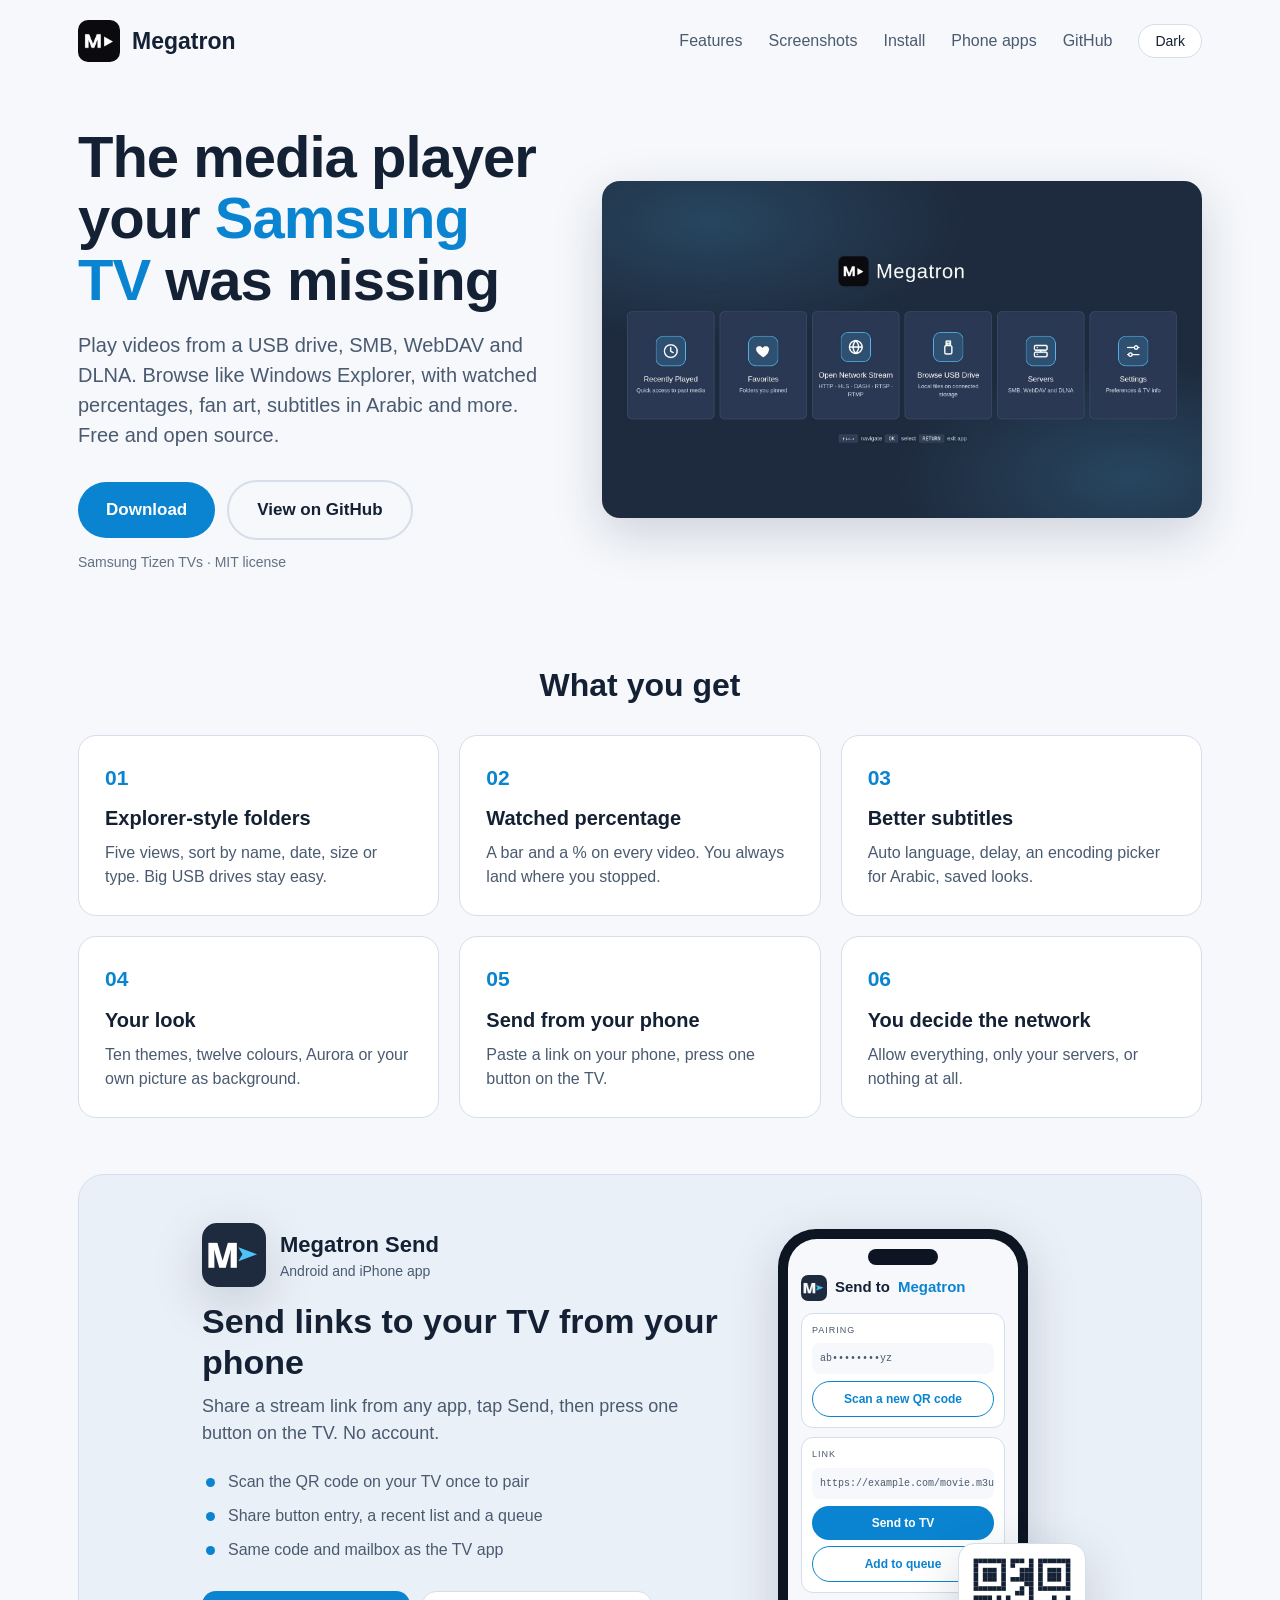
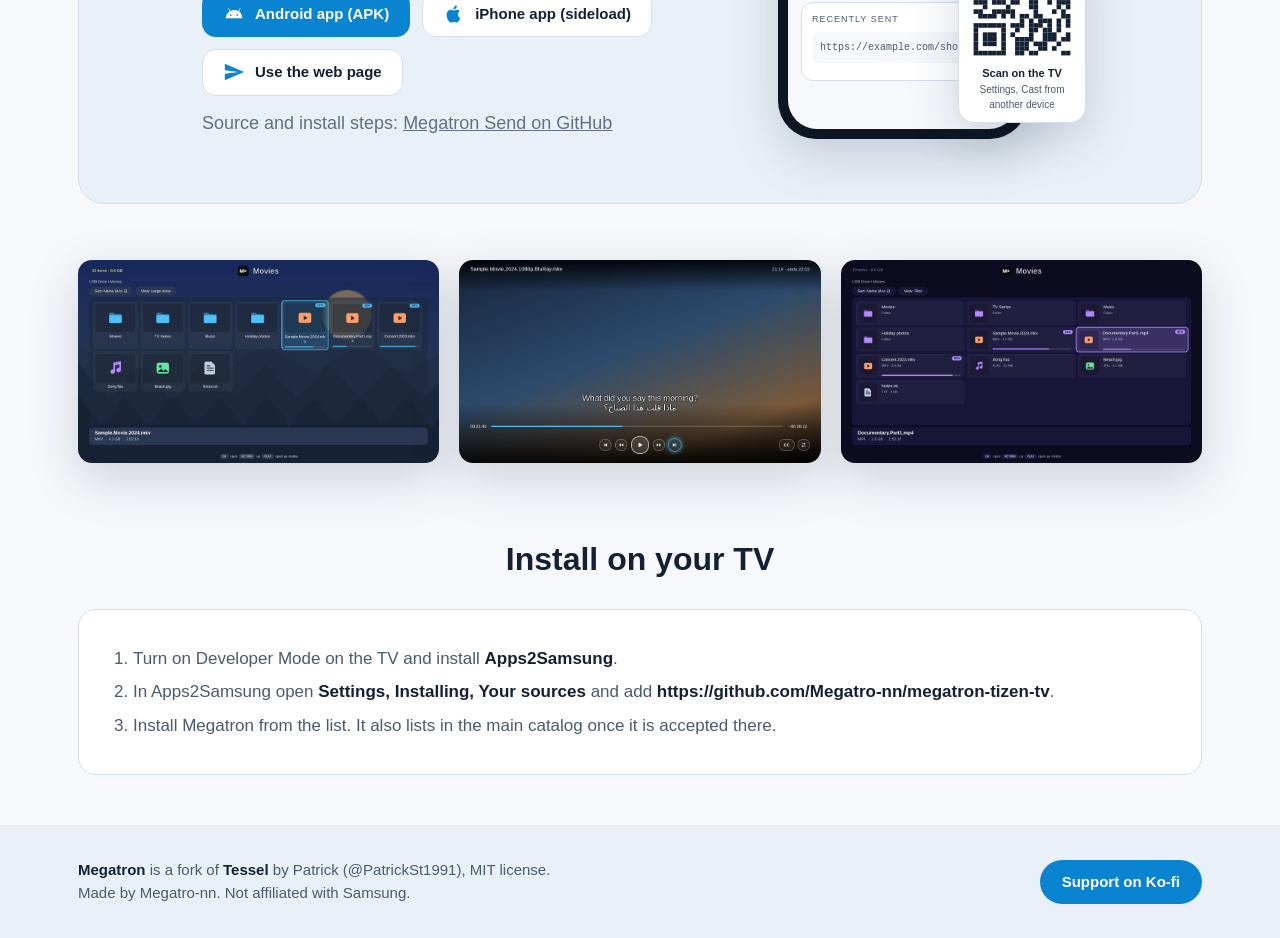
==== commit bcddc58d: "Site: phone app buttons point to the v1.0.0 release downloads" ====
--- a/docs/index.html
+++ b/docs/index.html
@@ -112,10 +112,11 @@
       <li>Same code and mailbox as the TV app</li>
     </ul>
     <div class="badges">
-      <a class="badge main" href="https://github.com/Megatro-nn/megatrontizentv-send-to"><svg viewBox="0 0 24 24"><path d="M17.5 9.2l1.6-2.8a.4.4 0 00-.7-.4l-1.6 2.8a9.7 9.7 0 00-8.8 0L6.4 6a.4.4 0 00-.7.4l1.6 2.8A9 9 0 003 16.5h18a9 9 0 00-3.5-7.3zM8.5 14.2a.9.9 0 110-1.800.9.9 0 010 1.8zm7 0a.9.9 0 110-1.800.9.9 0 010 1.8z"/></svg>Android app (APK)</a>
-      <a class="badge" href="https://github.com/Megatro-nn/megatrontizentv-send-to"><svg viewBox="0 0 24 24"><path d="M16.4 12.6c0-2.300 1.900-3.400 2-3.500-1.100-1.600-2.800-1.800-3.400-1.800-1.400-.1-2.800.9-3.500.9s-1.800-.8-3-.8c-1.500 0-3 .9-3.800 2.300-1.600 2.800-.4 7 1.200 9.300.8 1.100 1.700 2.400 2.900 2.300 1.200 0 1.600-.7 3-.7s1.800.7 3 .7 2-1.100 2.800-2.200c.9-1.300 1.200-2.500 1.300-2.600-.1 0-2.500-1-2.500-3.900zM14.200 5.800c.6-.8 1.100-1.900.9-3-.9 0-2.100.6-2.800 1.400-.6.700-1.100 1.800-1 2.900 1.100.1 2.200-.5 2.900-1.300z"/></svg>iPhone app (sideload)</a>
+      <a class="badge main" href="https://github.com/Megatro-nn/megatrontizentv-send-to/releases/latest/download/megatron-send.apk"><svg viewBox="0 0 24 24"><path d="M17.5 9.2l1.6-2.8a.4.4 0 00-.7-.4l-1.6 2.8a9.7 9.7 0 00-8.8 0L6.4 6a.4.4 0 00-.7.4l1.6 2.8A9 9 0 003 16.5h18a9 9 0 00-3.5-7.3zM8.5 14.2a.9.9 0 110-1.800.9.9 0 010 1.8zm7 0a.9.9 0 110-1.800.9.9 0 010 1.8z"/></svg>Android app (APK)</a>
+      <a class="badge" href="https://github.com/Megatro-nn/megatrontizentv-send-to/releases/latest/download/megatron-send.ipa"><svg viewBox="0 0 24 24"><path d="M16.4 12.6c0-2.300 1.900-3.400 2-3.500-1.100-1.600-2.800-1.800-3.400-1.800-1.400-.1-2.800.9-3.500.9s-1.800-.8-3-.8c-1.500 0-3 .9-3.800 2.300-1.600 2.800-.4 7 1.200 9.300.8 1.100 1.700 2.400 2.900 2.300 1.200 0 1.600-.7 3-.7s1.800.7 3 .7 2-1.100 2.800-2.200c.9-1.300 1.200-2.500 1.300-2.600-.1 0-2.500-1-2.500-3.900zM14.200 5.800c.6-.8 1.100-1.900.9-3-.9 0-2.100.6-2.800 1.400-.6.700-1.100 1.800-1 2.900 1.100.1 2.200-.5 2.900-1.300z"/></svg>iPhone app (sideload)</a>
       <a class="badge" href="send/"><svg viewBox="0 0 24 24"><path d="M2 21l21-9L2 3v7l15 2-15 2z"/></svg>Use the web page</a>
     </div>
+    <p class="small" style="margin-top:14px">Source and install steps: <a href="https://github.com/Megatro-nn/megatrontizentv-send-to" style="text-decoration:underline">Megatron Send on GitHub</a></p>
   </div>
   <div class="stage">
     <div class="phone"><div class="scr">
